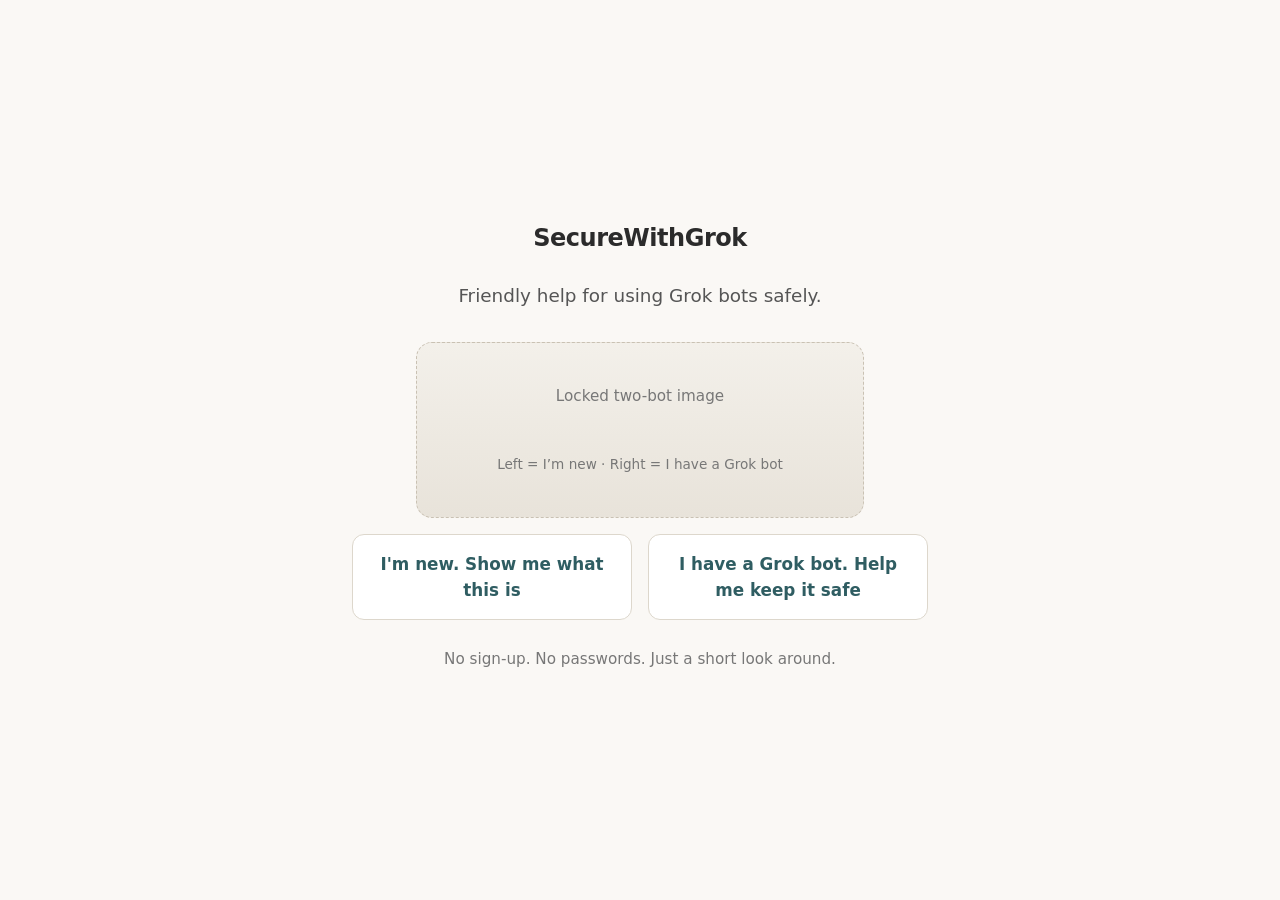
==== family-test/index.html @ 189fc833 "Add temporary family-test first-screen mock (noindex)" ====
<!doctype html>
<html lang="en">
<head>
<meta charset="utf-8">
<meta name="viewport" content="width=device-width, initial-scale=1">
<title>First screen mock — SecureWithGrok (family test)</title>
<meta name="robots" content="noindex,nofollow">
<style>
  :root {
    --bg: #faf8f5;
    --text: #2b2b2b;
    --muted: #555;
    --quiet: #777;
    --accent: #2f5d62;
    --line: #ddd7cc;
    --card: #fff;
  }
  * { box-sizing: border-box; }
  body {
    margin: 0;
    min-height: 100vh;
    font-family: system-ui, -apple-system, "Segoe UI", Roboto, sans-serif;
    font-size: 1.125rem;
    line-height: 1.55;
    color: var(--text);
    background: var(--bg);
    display: flex;
    align-items: center;
    justify-content: center;
    padding: 2.5rem 1.25rem 3rem;
  }
  .screen {
    width: 100%;
    max-width: 36rem;
    text-align: center;
  }
  .logo {
    display: block;
    margin: 0 auto 1.5rem;
    max-width: 14rem;
    width: 100%;
    height: auto;
  }
  .logo-text {
    display: block;
    margin: 0 0 1.5rem;
    font-weight: 700;
    font-size: 1.5rem;
    letter-spacing: -0.02em;
    color: var(--text);
  }
  .tagline {
    margin: 0 0 2rem;
    color: var(--muted);
    font-size: 1.15rem;
  }
  .bots {
    display: block;
    width: 100%;
    max-width: 28rem;
    margin: 0 auto 1rem;
    height: auto;
    border-radius: 1rem;
  }
  .bots-slot {
    width: 100%;
    max-width: 28rem;
    margin: 0 auto 1rem;
    min-height: 11rem;
    border-radius: 1rem;
    background: linear-gradient(180deg, #f3f0ea, #e8e3da);
    border: 1px dashed #c9c1b3;
    display: grid;
    place-items: center;
    color: var(--quiet);
    font-size: .95rem;
    padding: 1.25rem;
  }
  .caption-row {
    display: grid;
    grid-template-columns: 1fr 1fr;
    gap: 1rem;
    margin: 0 0 1.75rem;
  }
  @media (max-width: 40rem) {
    .caption-row { grid-template-columns: 1fr; }
    /* Path 1 (I'm new) stays on top when stacked */
  }
  .caption-row a {
    display: block;
    padding: 1rem 1.1rem;
    background: var(--card);
    border: 1px solid var(--line);
    border-radius: .75rem;
    text-decoration: none;
    color: var(--accent);
    font-weight: 600;
    font-size: 1.05rem;
  }
  .caption-row a:hover,
  .caption-row a:focus-visible {
    border-color: var(--accent);
    box-shadow: 0 0 0 3px rgba(47, 93, 98, 0.15);
    outline: none;
  }
  .reassure {
    margin: 0;
    font-size: .95rem;
    color: var(--quiet);
  }
</style>
</head>
<body>
<main class="screen" aria-label="SecureWithGrok first screen mock">

  <!-- When logo is ready: replace the text below with
       <img class="logo" src="../assets/logo.png" alt="SecureWithGrok"> -->
  <p class="logo-text">SecureWithGrok</p>

  <p class="tagline">Friendly help for using Grok bots safely.</p>

  <!-- When the locked two-bot image is ready: replace the slot below with
       <img class="bots" src="../assets/two-bots.png" alt="Two Grok Bot characters: new visitor on the left, existing bot user on the right"> -->
  <div class="bots-slot" role="img" aria-label="Placeholder for locked two-bot image. Left is new visitor. Right is existing bot user.">
    Locked two-bot image<br>
    <span style="font-size:.85rem">Left = I’m new · Right = I have a Grok bot</span>
  </div>

  <div class="caption-row">
    <a href="https://securewithgrok.com/how-it-works">I'm new. Show me what this is</a>
    <a href="keep-it-safe.html">I have a Grok bot. Help me keep it safe</a>
  </div>

  <p class="reassure">No sign-up. No passwords. Just a short look around.</p>
</main>
</body>
</html>
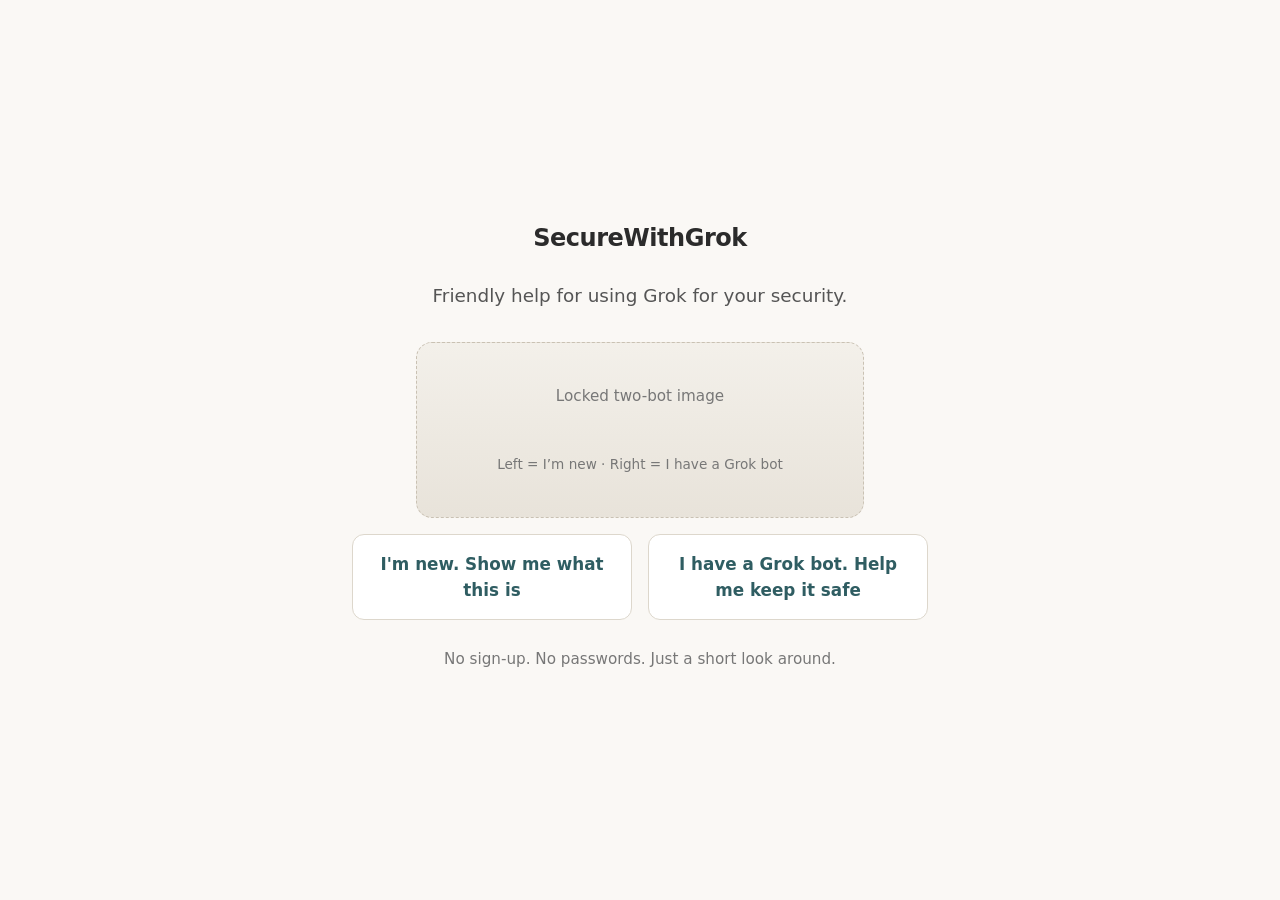
==== commit cd369408: "Family-test mock: update calm headline after Brent feedback" ====
--- a/family-test/index.html
+++ b/family-test/index.html
@@ -117,7 +117,7 @@
        <img class="logo" src="../assets/logo.png" alt="SecureWithGrok"> -->
   <p class="logo-text">SecureWithGrok</p>
 
-  <p class="tagline">Friendly help for using Grok bots safely.</p>
+  <p class="tagline">Friendly help for using Grok for your security.</p>
 
   <!-- When the locked two-bot image is ready: replace the slot below with
        <img class="bots" src="../assets/two-bots.png" alt="Two Grok Bot characters: new visitor on the left, existing bot user on the right"> -->
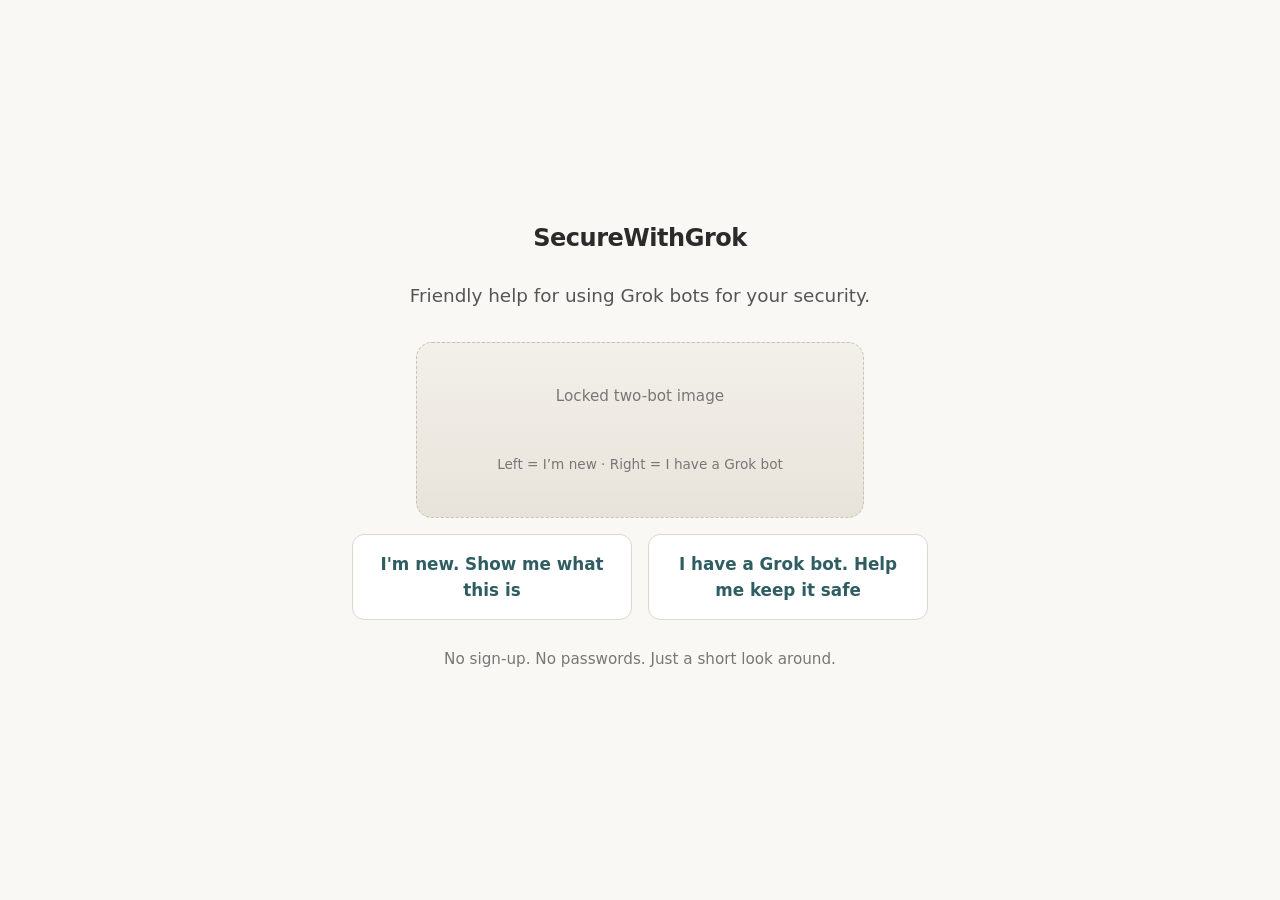
==== commit fa313e58: "Family-test mock: use chosen Grok bots for your security headline" ====
--- a/family-test/index.html
+++ b/family-test/index.html
@@ -117,7 +117,7 @@
        <img class="logo" src="../assets/logo.png" alt="SecureWithGrok"> -->
   <p class="logo-text">SecureWithGrok</p>
 
-  <p class="tagline">Friendly help for using Grok for your security.</p>
+  <p class="tagline">Friendly help for using Grok bots for your security.</p>
 
   <!-- When the locked two-bot image is ready: replace the slot below with
        <img class="bots" src="../assets/two-bots.png" alt="Two Grok Bot characters: new visitor on the left, existing bot user on the right"> -->
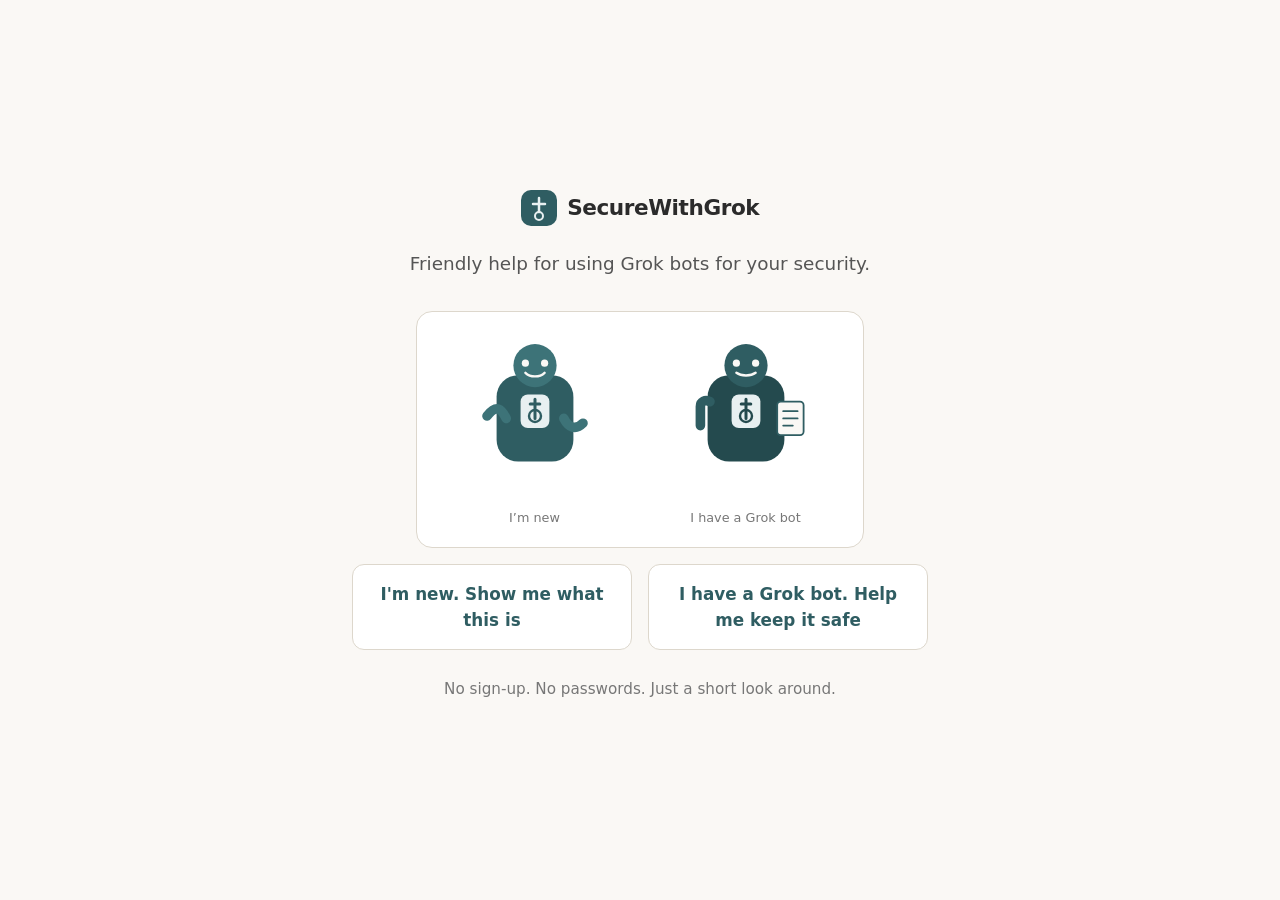
==== commit 44f70d33: "Family-test mock: external CSS + centered bot layout (CSP-safe)" ====
--- a/family-test/index.html
+++ b/family-test/index.html
@@ -5,125 +5,25 @@
 <meta name="viewport" content="width=device-width, initial-scale=1">
 <title>First screen mock — SecureWithGrok (family test)</title>
 <meta name="robots" content="noindex,nofollow">
-<style>
-  :root {
-    --bg: #faf8f5;
-    --text: #2b2b2b;
-    --muted: #555;
-    --quiet: #777;
-    --accent: #2f5d62;
-    --line: #ddd7cc;
-    --card: #fff;
-  }
-  * { box-sizing: border-box; }
-  body {
-    margin: 0;
-    min-height: 100vh;
-    font-family: system-ui, -apple-system, "Segoe UI", Roboto, sans-serif;
-    font-size: 1.125rem;
-    line-height: 1.55;
-    color: var(--text);
-    background: var(--bg);
-    display: flex;
-    align-items: center;
-    justify-content: center;
-    padding: 2.5rem 1.25rem 3rem;
-  }
-  .screen {
-    width: 100%;
-    max-width: 36rem;
-    text-align: center;
-  }
-  .logo {
-    display: block;
-    margin: 0 auto 1.5rem;
-    max-width: 14rem;
-    width: 100%;
-    height: auto;
-  }
-  .logo-text {
-    display: block;
-    margin: 0 0 1.5rem;
-    font-weight: 700;
-    font-size: 1.5rem;
-    letter-spacing: -0.02em;
-    color: var(--text);
-  }
-  .tagline {
-    margin: 0 0 2rem;
-    color: var(--muted);
-    font-size: 1.15rem;
-  }
-  .bots {
-    display: block;
-    width: 100%;
-    max-width: 28rem;
-    margin: 0 auto 1rem;
-    height: auto;
-    border-radius: 1rem;
-  }
-  .bots-slot {
-    width: 100%;
-    max-width: 28rem;
-    margin: 0 auto 1rem;
-    min-height: 11rem;
-    border-radius: 1rem;
-    background: linear-gradient(180deg, #f3f0ea, #e8e3da);
-    border: 1px dashed #c9c1b3;
-    display: grid;
-    place-items: center;
-    color: var(--quiet);
-    font-size: .95rem;
-    padding: 1.25rem;
-  }
-  .caption-row {
-    display: grid;
-    grid-template-columns: 1fr 1fr;
-    gap: 1rem;
-    margin: 0 0 1.75rem;
-  }
-  @media (max-width: 40rem) {
-    .caption-row { grid-template-columns: 1fr; }
-    /* Path 1 (I'm new) stays on top when stacked */
-  }
-  .caption-row a {
-    display: block;
-    padding: 1rem 1.1rem;
-    background: var(--card);
-    border: 1px solid var(--line);
-    border-radius: .75rem;
-    text-decoration: none;
-    color: var(--accent);
-    font-weight: 600;
-    font-size: 1.05rem;
-  }
-  .caption-row a:hover,
-  .caption-row a:focus-visible {
-    border-color: var(--accent);
-    box-shadow: 0 0 0 3px rgba(47, 93, 98, 0.15);
-    outline: none;
-  }
-  .reassure {
-    margin: 0;
-    font-size: .95rem;
-    color: var(--quiet);
-  }
-</style>
+<link rel="stylesheet" href="family-test.css">
 </head>
 <body>
 <main class="screen" aria-label="SecureWithGrok first screen mock">
 
-  <!-- When logo is ready: replace the text below with
-       <img class="logo" src="../assets/logo.png" alt="SecureWithGrok"> -->
-  <p class="logo-text">SecureWithGrok</p>
+  <div class="logo-mark"><svg width="36" height="36" viewBox="0 0 36 36" xmlns="http://www.w3.org/2000/svg" aria-hidden="true"><rect width="36" height="36" rx="10" fill="#2f5d62"/><path d="M18 8v14M12 14h12" stroke="#e8f0f1" stroke-width="2.5" stroke-linecap="round"/><circle cx="18" cy="26" r="4" fill="none" stroke="#e8f0f1" stroke-width="2"/></svg><span>SecureWithGrok</span></div>
 
   <p class="tagline">Friendly help for using Grok bots for your security.</p>
 
-  <!-- When the locked two-bot image is ready: replace the slot below with
-       <img class="bots" src="../assets/two-bots.png" alt="Two Grok Bot characters: new visitor on the left, existing bot user on the right"> -->
-  <div class="bots-slot" role="img" aria-label="Placeholder for locked two-bot image. Left is new visitor. Right is existing bot user.">
-    Locked two-bot image<br>
-    <span style="font-size:.85rem">Left = I’m new · Right = I have a Grok bot</span>
+  <!-- TEMP stand-in SVGs until locked two-bots-locked.png + logo.png are provided -->
+  <div class="bots-pair" aria-label="Two path helpers: new visitor on the left, existing bot user on the right">
+    <figure>
+      <svg viewBox="0 0 120 140" xmlns="http://www.w3.org/2000/svg" role="img" aria-label="New visitor helper bot"><rect x="28" y="36" width="64" height="72" rx="18" fill="#2f5d62"/><circle cx="60" cy="28" r="18" fill="#3d7378"/><circle cx="52" cy="26" r="3" fill="#faf8f5"/><circle cx="68" cy="26" r="3" fill="#faf8f5"/><path d="M52 34c4 4 12 4 16 0" stroke="#faf8f5" stroke-width="2" fill="none" stroke-linecap="round"/><rect x="48" y="52" width="24" height="28" rx="6" fill="#e8f0f1"/><path d="M56 60h8M60 56v16" stroke="#2f5d62" stroke-width="2.5" stroke-linecap="round"/><circle cx="60" cy="70" r="5" fill="none" stroke="#2f5d62" stroke-width="2"/><path d="M20 70c8-10 12-6 16 2" stroke="#3d7378" stroke-width="8" stroke-linecap="round" fill="none"/><path d="M84 72c4 8 10 10 16 4" stroke="#3d7378" stroke-width="8" stroke-linecap="round" fill="none"/></svg>
+      <figcaption>I’m new</figcaption>
+    </figure>
+    <figure>
+      <svg viewBox="0 0 120 140" xmlns="http://www.w3.org/2000/svg" role="img" aria-label="Existing Grok Bot helper"><rect x="28" y="36" width="64" height="72" rx="18" fill="#244a4e"/><circle cx="60" cy="28" r="18" fill="#2f5d62"/><circle cx="52" cy="26" r="3" fill="#faf8f5"/><circle cx="68" cy="26" r="3" fill="#faf8f5"/><path d="M52 34c4 3 12 3 16 0" stroke="#faf8f5" stroke-width="2" fill="none" stroke-linecap="round"/><rect x="48" y="52" width="24" height="28" rx="6" fill="#e8f0f1"/><path d="M56 60h8M60 56v16" stroke="#244a4e" stroke-width="2.5" stroke-linecap="round"/><circle cx="60" cy="70" r="5" fill="none" stroke="#244a4e" stroke-width="2"/><rect x="86" y="58" width="22" height="28" rx="3" fill="#faf8f5" stroke="#2f5d62" stroke-width="1.5"/><path d="M91 66h12M91 72h12M91 78h8" stroke="#2f5d62" stroke-width="1.5" stroke-linecap="round"/><path d="M22 78v-16c0-4 4-6 8-4" stroke="#2f5d62" stroke-width="8" stroke-linecap="round" fill="none"/></svg>
+      <figcaption>I have a Grok bot</figcaption>
+    </figure>
   </div>
 
   <div class="caption-row">
--- a/family-test/family-test.css
+++ b/family-test/family-test.css
@@ -0,0 +1,120 @@
+:root {
+  --bg: #faf8f5;
+  --text: #2b2b2b;
+  --muted: #555;
+  --quiet: #777;
+  --accent: #2f5d62;
+  --line: #ddd7cc;
+  --card: #fff;
+  --soft: #e8f0f1;
+}
+* { box-sizing: border-box; }
+body {
+  margin: 0;
+  min-height: 100vh;
+  font-family: system-ui, -apple-system, "Segoe UI", Roboto, sans-serif;
+  font-size: 1.125rem;
+  line-height: 1.55;
+  color: var(--text);
+  background: var(--bg);
+  display: flex;
+  align-items: center;
+  justify-content: center;
+  padding: 2.5rem 1.25rem 3rem;
+}
+.screen {
+  width: 100%;
+  max-width: 36rem;
+  text-align: center;
+}
+.logo {
+  display: block;
+  margin: 0 auto 1.5rem;
+  max-width: 14rem;
+  width: 100%;
+  height: auto;
+}
+.logo-mark {
+  display: inline-flex;
+  align-items: center;
+  gap: .65rem;
+  margin: 0 auto 1.5rem;
+  text-decoration: none;
+  color: var(--text);
+  font-weight: 700;
+  font-size: 1.35rem;
+  letter-spacing: -0.02em;
+}
+.logo-mark svg { flex-shrink: 0; }
+.tagline {
+  margin: 0 0 2rem;
+  color: var(--muted);
+  font-size: 1.15rem;
+}
+.bots {
+  display: block;
+  width: 100%;
+  max-width: 28rem;
+  margin: 0 auto 1rem;
+  height: auto;
+  border-radius: 1rem;
+}
+.bots-pair {
+  display: grid;
+  grid-template-columns: 1fr 1fr;
+  gap: 1rem;
+  max-width: 28rem;
+  margin: 0 auto 1rem;
+  padding: 1.25rem;
+  background: var(--card);
+  border: 1px solid var(--line);
+  border-radius: 1rem;
+}
+.bots-pair figure {
+  margin: 0;
+  display: flex;
+  flex-direction: column;
+  align-items: center;
+  gap: .5rem;
+}
+.bots-pair svg {
+  width: 100%;
+  max-width: 9rem;
+  height: auto;
+}
+.bots-pair figcaption {
+  font-size: .8rem;
+  color: var(--quiet);
+}
+.caption-row {
+  display: grid;
+  grid-template-columns: 1fr 1fr;
+  gap: 1rem;
+  margin: 0 0 1.75rem;
+}
+@media (max-width: 40rem) {
+  .caption-row,
+  .bots-pair { grid-template-columns: 1fr; }
+}
+.caption-row a {
+  display: block;
+  padding: 1rem 1.1rem;
+  background: var(--card);
+  border: 1px solid var(--line);
+  border-radius: .75rem;
+  text-decoration: none;
+  color: var(--accent);
+  font-weight: 600;
+  font-size: 1.05rem;
+}
+.caption-row a:hover,
+.caption-row a:focus-visible {
+  border-color: var(--accent);
+  box-shadow: 0 0 0 3px rgba(47, 93, 98, 0.15);
+  outline: none;
+}
+.reassure {
+  margin: 0;
+  font-size: .95rem;
+  color: var(--quiet);
+}
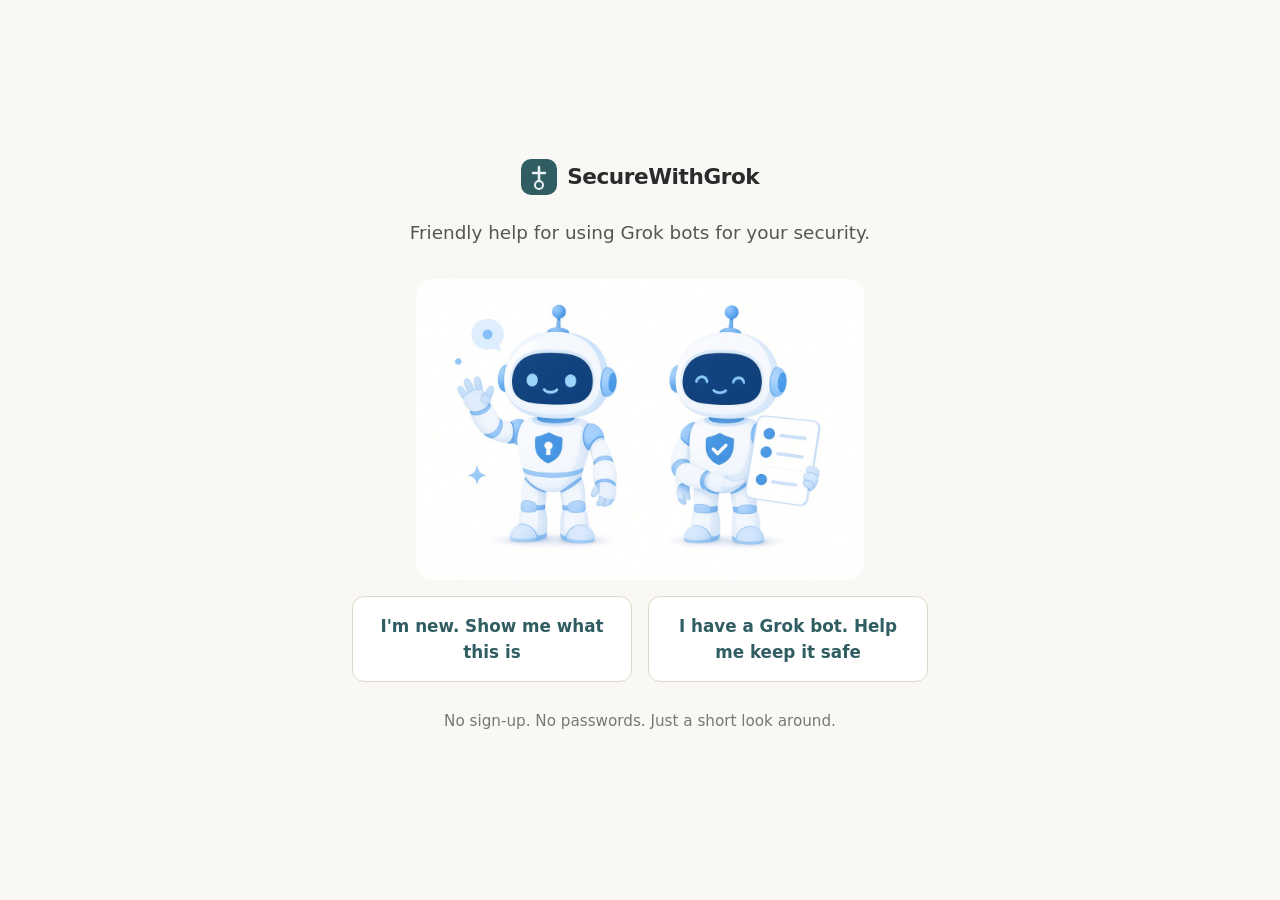
==== commit a66d6996: "family-test: lock white-and-blue two-bot image (embedded PNG)" ====
--- a/family-test/index.html
+++ b/family-test/index.html
@@ -14,17 +14,7 @@
 
   <p class="tagline">Friendly help for using Grok bots for your security.</p>
 
-  <!-- TEMP stand-in SVGs until locked two-bots-locked.png + logo.png are provided -->
-  <div class="bots-pair" aria-label="Two path helpers: new visitor on the left, existing bot user on the right">
-    <figure>
-      <svg viewBox="0 0 120 140" xmlns="http://www.w3.org/2000/svg" role="img" aria-label="New visitor helper bot"><rect x="28" y="36" width="64" height="72" rx="18" fill="#2f5d62"/><circle cx="60" cy="28" r="18" fill="#3d7378"/><circle cx="52" cy="26" r="3" fill="#faf8f5"/><circle cx="68" cy="26" r="3" fill="#faf8f5"/><path d="M52 34c4 4 12 4 16 0" stroke="#faf8f5" stroke-width="2" fill="none" stroke-linecap="round"/><rect x="48" y="52" width="24" height="28" rx="6" fill="#e8f0f1"/><path d="M56 60h8M60 56v16" stroke="#2f5d62" stroke-width="2.5" stroke-linecap="round"/><circle cx="60" cy="70" r="5" fill="none" stroke="#2f5d62" stroke-width="2"/><path d="M20 70c8-10 12-6 16 2" stroke="#3d7378" stroke-width="8" stroke-linecap="round" fill="none"/><path d="M84 72c4 8 10 10 16 4" stroke="#3d7378" stroke-width="8" stroke-linecap="round" fill="none"/></svg>
-      <figcaption>I’m new</figcaption>
-    </figure>
-    <figure>
-      <svg viewBox="0 0 120 140" xmlns="http://www.w3.org/2000/svg" role="img" aria-label="Existing Grok Bot helper"><rect x="28" y="36" width="64" height="72" rx="18" fill="#244a4e"/><circle cx="60" cy="28" r="18" fill="#2f5d62"/><circle cx="52" cy="26" r="3" fill="#faf8f5"/><circle cx="68" cy="26" r="3" fill="#faf8f5"/><path d="M52 34c4 3 12 3 16 0" stroke="#faf8f5" stroke-width="2" fill="none" stroke-linecap="round"/><rect x="48" y="52" width="24" height="28" rx="6" fill="#e8f0f1"/><path d="M56 60h8M60 56v16" stroke="#244a4e" stroke-width="2.5" stroke-linecap="round"/><circle cx="60" cy="70" r="5" fill="none" stroke="#244a4e" stroke-width="2"/><rect x="86" y="58" width="22" height="28" rx="3" fill="#faf8f5" stroke="#2f5d62" stroke-width="1.5"/><path d="M91 66h12M91 72h12M91 78h8" stroke="#2f5d62" stroke-width="1.5" stroke-linecap="round"/><path d="M22 78v-16c0-4 4-6 8-4" stroke="#2f5d62" stroke-width="8" stroke-linecap="round" fill="none"/></svg>
-      <figcaption>I have a Grok bot</figcaption>
-    </figure>
-  </div>
+  <img class="bots" src="[data-uri]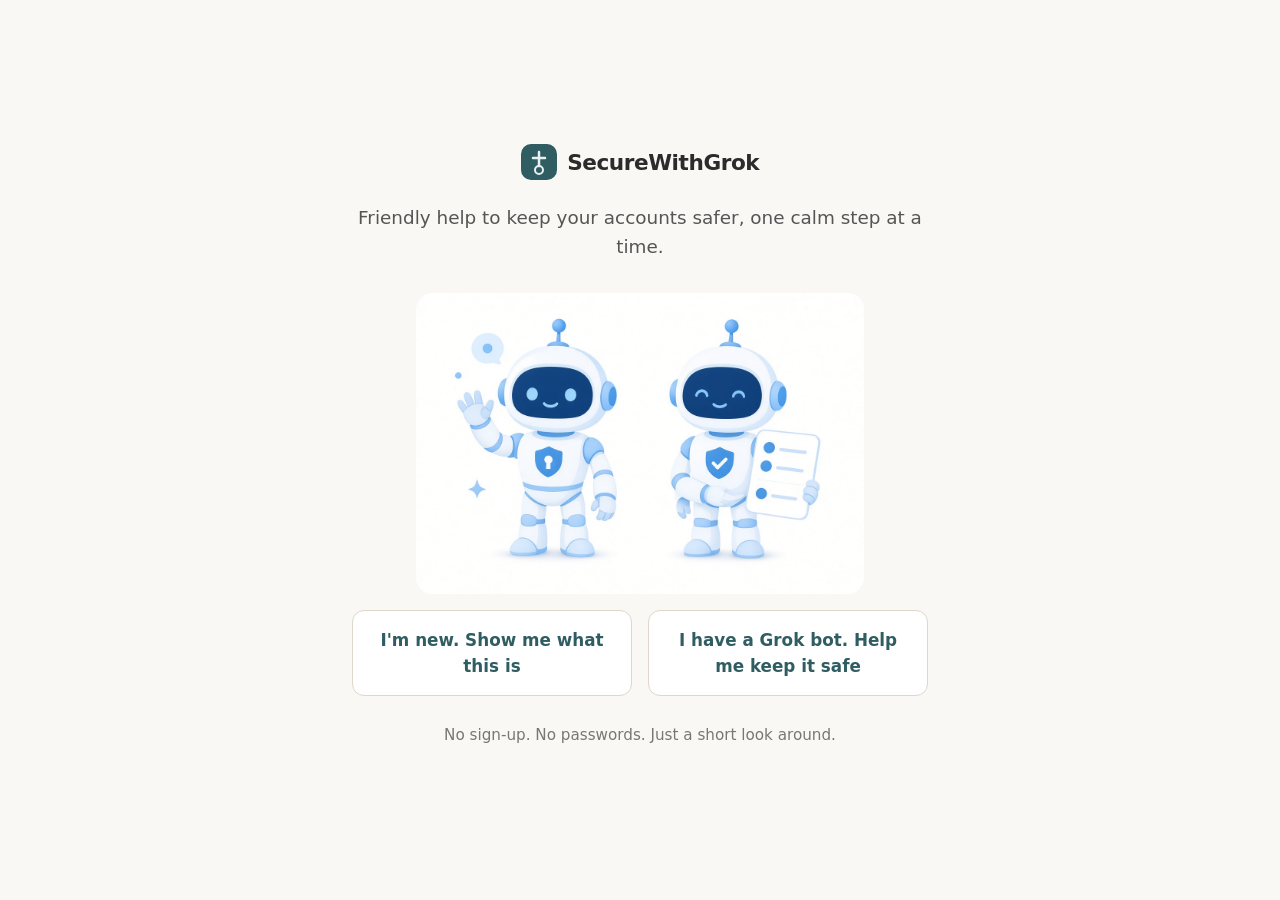
==== commit b312661e: "family-test: lock purpose line A (accounts safer, calm step)" ====
--- a/family-test/index.html
+++ b/family-test/index.html
@@ -12,7 +12,7 @@
 
   <div class="logo-mark"><svg width="36" height="36" viewBox="0 0 36 36" xmlns="http://www.w3.org/2000/svg" aria-hidden="true"><rect width="36" height="36" rx="10" fill="#2f5d62"/><path d="M18 8v14M12 14h12" stroke="#e8f0f1" stroke-width="2.5" stroke-linecap="round"/><circle cx="18" cy="26" r="4" fill="none" stroke="#e8f0f1" stroke-width="2"/></svg><span>SecureWithGrok</span></div>
 
-  <p class="tagline">Friendly help for using Grok bots for your security.</p>
+  <p class="tagline">Friendly help to keep your accounts safer, one calm step at a time.</p>
 
   <img class="bots" src="[data-uri]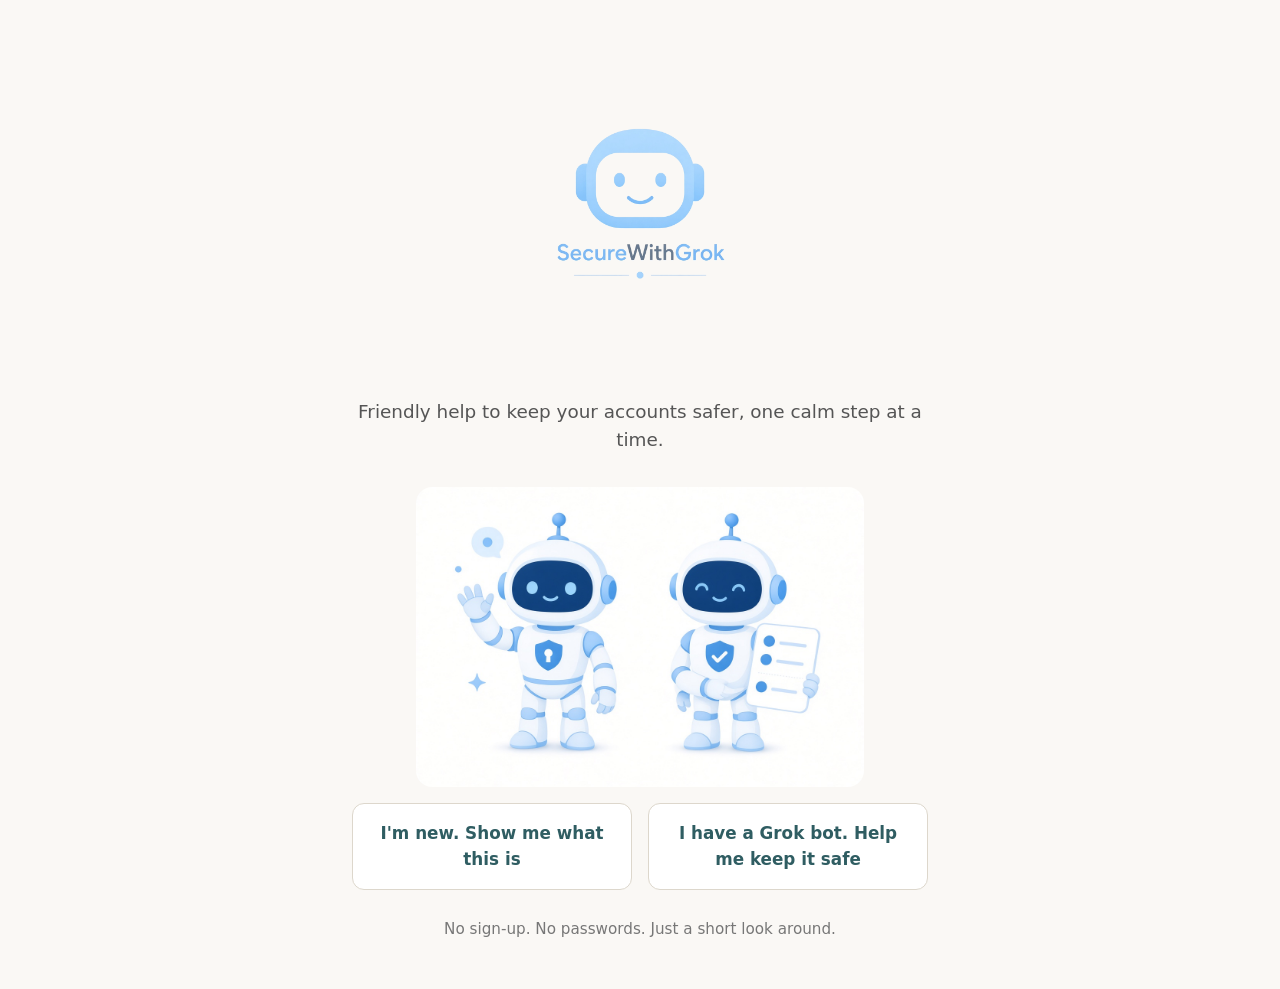
==== commit eda7b92b: "family-test: prefer light-blue robot head + SecureWithGrok wordmark logo" ====
--- a/family-test/index.html
+++ b/family-test/index.html
@@ -10,7 +10,7 @@
 <body>
 <main class="screen" aria-label="SecureWithGrok first screen mock">
 
-  <div class="logo-mark"><svg width="36" height="36" viewBox="0 0 36 36" xmlns="http://www.w3.org/2000/svg" aria-hidden="true"><rect width="36" height="36" rx="10" fill="#2f5d62"/><path d="M18 8v14M12 14h12" stroke="#e8f0f1" stroke-width="2.5" stroke-linecap="round"/><circle cx="18" cy="26" r="4" fill="none" stroke="#e8f0f1" stroke-width="2"/></svg><span>SecureWithGrok</span></div>
+  <img class="logo" src="[data-uri]" width="784" height="1168" alt="SecureWithGrok">
 
   <p class="tagline">Friendly help to keep your accounts safer, one calm step at a time.</p>
 
